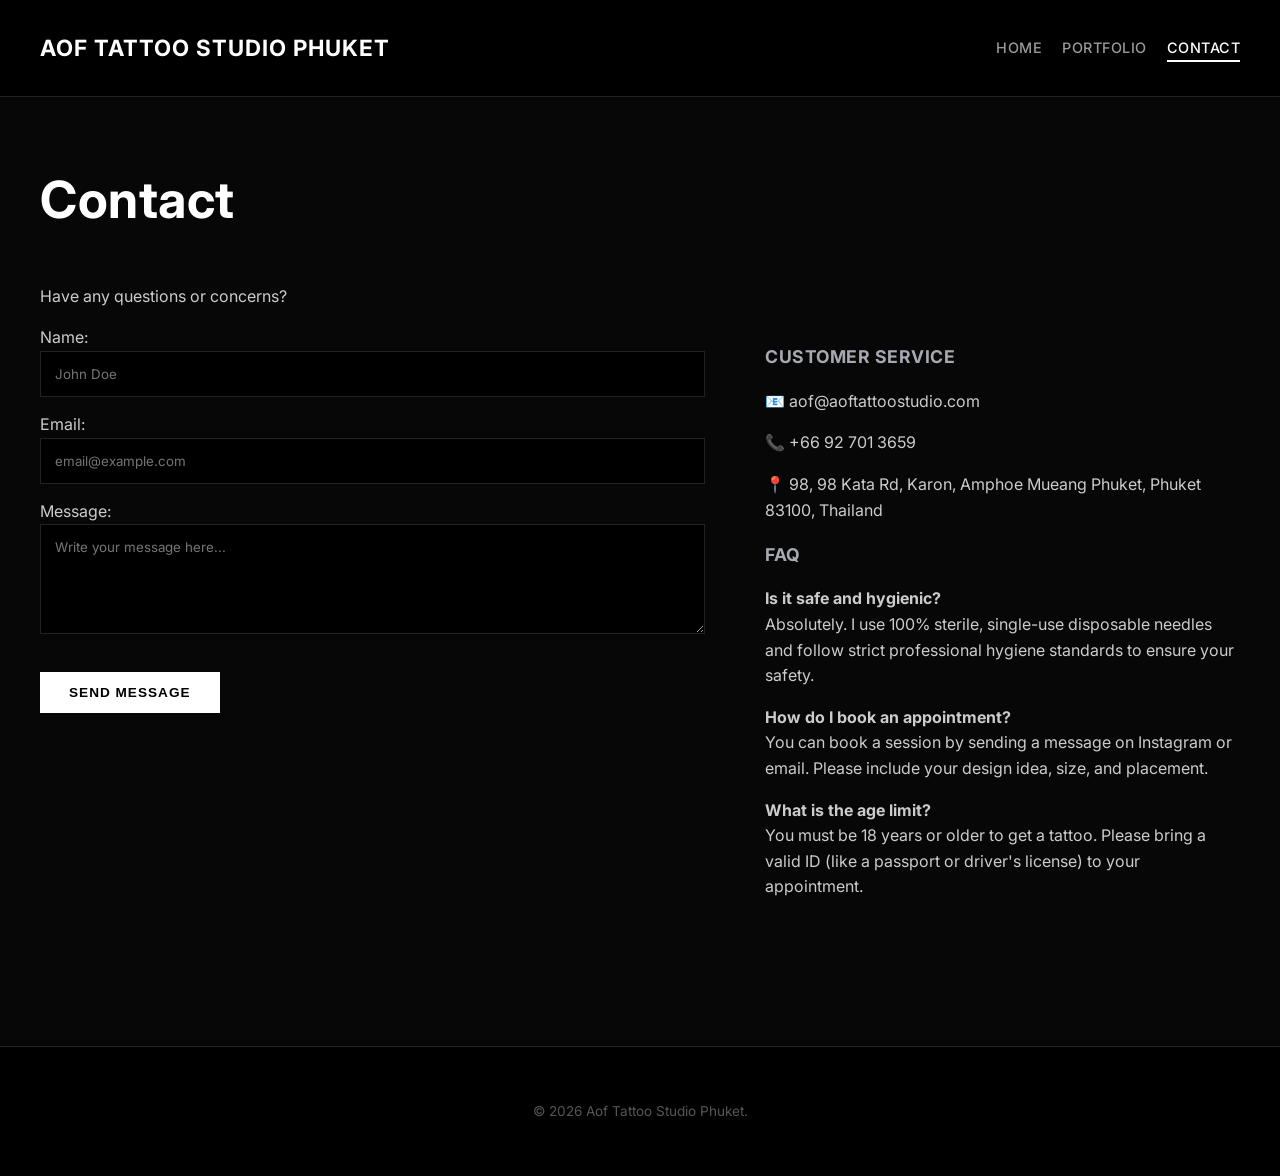
==== contact.html @ f65269a9 "initial commit" ====
<!DOCTYPE html>
<html lang="en">
<head>
    <meta charset="UTF-8">
    <meta name="viewport" content="width=device-width, initial-scale=1.0">
    <title>Contact - Aof Tattoo Studio Phuket</title>
    <link rel="stylesheet" href="style.css">
    <link href="https://fonts.googleapis.com/css2?family=Inter:wght@400;600;700&display=swap" rel="stylesheet">
</head>
<body>

    <header>
        <div class="nav-container">
            <a href="index.html" class="logo">Aof Tattoo Studio Phuket</a>
            <nav>
                <ul>
                    <li><a href="index.html">Home</a></li>
                    <li><a href="portfolio.html">Portfolio</a></li>
                    <li><a href="contact.html" class="active">Contact</a></li>
                </ul>
            </nav>
        </div>
    </header>

    <main>
        <section class="contact-section">
            <h1>Contact</h1>
            <p>Have any questions or concerns?</p>

            <div class="contact-container">
                <form action="#" method="post" class="contact-form">
                    <label for="name">Name:</label>
                    <input type="text" id="name" name="name" placeholder="John Doe" required>

                    <label for="email">Email:</label>
                    <input type="email" id="email" name="email" placeholder="email@example.com" required>

                    <label for="message">Message:</label>
                    <textarea id="message" name="message" rows="5" placeholder="Write your message here..." required></textarea>

                    <button type="submit" class="cta-button">Send Message</button>
                </form>

                <div class="contact-info">
                    <h3>Customer Service</h3>
                    <p>📧 aof@aoftattoostudio.com</p>
                    <p>📞 +66 92 701 3659</p>
                    <p>📍 98, 98 Kata Rd, Karon, Amphoe Mueang Phuket, Phuket 83100, Thailand</p>
                    
                    <h3>FAQ</h3>
                    <p><strong>Is it safe and hygienic?</strong><br>Absolutely. I use 100% sterile, single-use disposable needles and follow strict professional hygiene standards to ensure your safety.</p>
                    <p><strong>How do I book an appointment?</strong><br>You can book a session by sending a message on Instagram or email. Please include your design idea, size, and placement.</p>
                    <p><strong>What is the age limit?</strong><br>You must be 18 years or older to get a tattoo. Please bring a valid ID (like a passport or driver's license) to your appointment.</p>
                </div>
            </div>
        </section>
    </main>

    <footer>
        <div class="footer-content">
            <p>&copy; 2026 Aof Tattoo Studio Phuket.</p>
        </div>
    </footer>

</body>
</html>
---- style.css ----
:root {
    --primary-color: #000000;   /* Täysin musta, kuten logon tausta */
    --accent-color: #FFFFFF;    /* Puhtaan valkoinen korostuksiin ja painikkeisiin */
    --silver-color: #A6A9B0;    /* Logon tyylikäs metallinen hopea/teräs tekstille ja yksityiskohdille */
    --text-color: #CCCCCC;      /* Kirkkaanharmaa leipäteksti, joka erottuu mustalta taustalta */
    --bg-color: #070707;        /* Ultra-tumma taustaväri sivuille */
    --light-bg: #121212;        /* Subtle tummanharmaa korteille ja laatikoille tuomaan syvyyttä */
    --border-color: #222222;    /* Tyylikkäät, tummat reuna-viivat */
}

body {
    font-family: 'Inter', sans-serif;
    margin: 0;
    padding: 0;
    background-color: var(--bg-color);
    color: var(--text-color);
    line-height: 1.6;
}

h1, h2, h3 {
    color: #FFFFFF;
    font-weight: 700;
    letter-spacing: 0.5px;
}

h1 { font-size: 2rem; } 
h2 { 
    font-size: 1.5rem; 
    border-bottom: 1px solid var(--silver-color);
    padding-bottom: 5px;
    margin-top: 30px;
    color: #FFFFFF;
}

img {
    max-width: 100%;
    height: auto;
    border-radius: 4px; /* Hieman terävämmät kulmat sopivat logon tyyliin paremmin */
}

header {
    background-color: var(--primary-color);
    color: white;
    padding: 1.2rem 1rem;
    border-bottom: 1px solid var(--border-color);
}

.nav-container {
    display: flex;
    flex-wrap: wrap;
    justify-content: space-between;
    align-items: center;
    max-width: 1200px;
    margin: 0 auto;
}

.logo {
    font-size: 1.4rem;
    font-weight: bold;
    color: #FFFFFF;
    text-decoration: none;
    text-transform: uppercase;
    letter-spacing: 1px;
    transition: color 0.3s;
}

.logo:hover {
    color: var(--silver-color);
}

nav ul {
    list-style: none;
    padding: 0;
    display: flex;
    gap: 20px;
}

nav a {
    color: #999999;
    text-decoration: none;
    font-weight: 500;
    text-transform: uppercase;
    font-size: 0.9rem;
    letter-spacing: 0.5px;
    transition: color 0.3s, border-color 0.3s;
}

nav a:hover {
    color: #FFFFFF;
}

nav a.active {
    color: #FFFFFF;
    border-bottom: 2px solid #FFFFFF;
    padding-bottom: 4px;
}

/* --- MONOKROMAATTINEN PAINIKE --- */
.cta-button {
    display: inline-block;
    background-color: var(--accent-color);
    color: #000000; /* Musta teksti valkoisella pohjalla luo kovan kontrastin */
    padding: 12px 28px;
    text-decoration: none;
    font-weight: bold;
    text-transform: uppercase;
    font-size: 0.85rem;
    letter-spacing: 1px;
    border-radius: 0px; /* Täysin terävät kulmat antavat high-end-fiiliksen */
    border: 1px solid var(--accent-color);
    cursor: pointer;
    transition: all 0.3s ease;
    margin-top: 15px;
}

.cta-button:hover {
    background-color: transparent;
    color: #FFFFFF;
    border-color: #FFFFFF;
    transform: translateY(-2px);
}

main {
    padding: 20px;
    max-width: 1200px;
    margin: 0 auto;
}

section {
    margin-bottom: 50px;
}

.hero {
    display: flex;
    flex-direction: column; 
    gap: 30px;
    align-items: center;
    text-align: center;
    padding: 40px 0;
}

.hero-content h1 {
    font-size: 2.5rem;
    line-height: 1.2;
    margin-bottom: 15px;
}

.benefit-grid {
    display: grid;
    grid-template-columns: 1fr; 
    gap: 20px;
}

.card {
    background: var(--light-bg);
    padding: 25px;
    border-radius: 0px;
    box-shadow: 0 4px 20px rgba(0,0,0,0.5);
    border: 1px solid var(--border-color);
}

.card h3 {
    color: var(--silver-color);
    margin-top: 0;
    text-transform: uppercase;
    font-size: 1.1rem;
    letter-spacing: 0.5px;
}

/* --- PORTFOLIO / KUVA-GALLERIA --- */
.portfolio-intro {
    text-align: center;
    margin-bottom: 50px;
}

.image-grid {
    display: grid;
    grid-template-columns: repeat(auto-fit, minmax(280px, 1fr));
    gap: 15px;
    margin-top: 20px;
}

.image-grid img {
    width: 100%;
    height: 340px;
    object-fit: cover;
    border-radius: 0px;
    border: 1px solid var(--border-color);
    transition: all 0.4s ease;
    filter: grayscale(20%); /* Jättää kuviin hieman karkeutta, sopii tyyliin */
}

.image-grid img:hover {
    transform: scale(1.01);
    border-color: #FFFFFF;
    filter: grayscale(0%); /* Kuva herää täysiin väreihin kun sen päälle vie hiiren */
}

/* --- YHTEYSTIEDOT & LOMAKE --- */
.contact-container {
    display: flex;
    flex-direction: column;
    gap: 40px;
}

.contact-info h3 {
    color: var(--silver-color);
    text-transform: uppercase;
    font-size: 1.1rem;
}

input, textarea {
    width: 100%;
    padding: 14px;
    margin-bottom: 15px;
    background-color: #000000;
    color: #FFFFFF;
    border: 1px solid var(--border-color);
    border-radius: 0px;
    box-sizing: border-box; 
    font-family: inherit;
}

input:focus, textarea:focus {
    border-color: #FFFFFF;
    outline: none;
}

footer {
    background-color: var(--primary-color);
    color: #555555;
    text-align: center;
    padding: 40px;
    margin-top: 60px;
    border-top: 1px solid var(--border-color);
    font-size: 0.85rem;
}

footer .socials a {
    color: var(--silver-color);
    text-decoration: none;
    margin: 0 10px;
    transition: color 0.3s;
}

footer .socials a:hover {
    color: #FFFFFF;
}

/* --- RESPONSIVISUUS (Tabletit ja Tietokoneet) --- */
@media (min-width: 768px) {
    h1 { font-size: 3.2rem; }
    
    .hero {
        flex-direction: row; 
        text-align: left;
        gap: 60px;
    }
    
    .hero-content { flex: 1.2; }
    .hero-image { flex: 0.8; }

    .benefit-grid {
        grid-template-columns: repeat(3, 1fr); 
    }

    .contact-container {
        flex-direction: row;
        gap: 60px;
    }
    
    .contact-form { flex: 1.4; }
    .contact-info { flex: 1; }
}
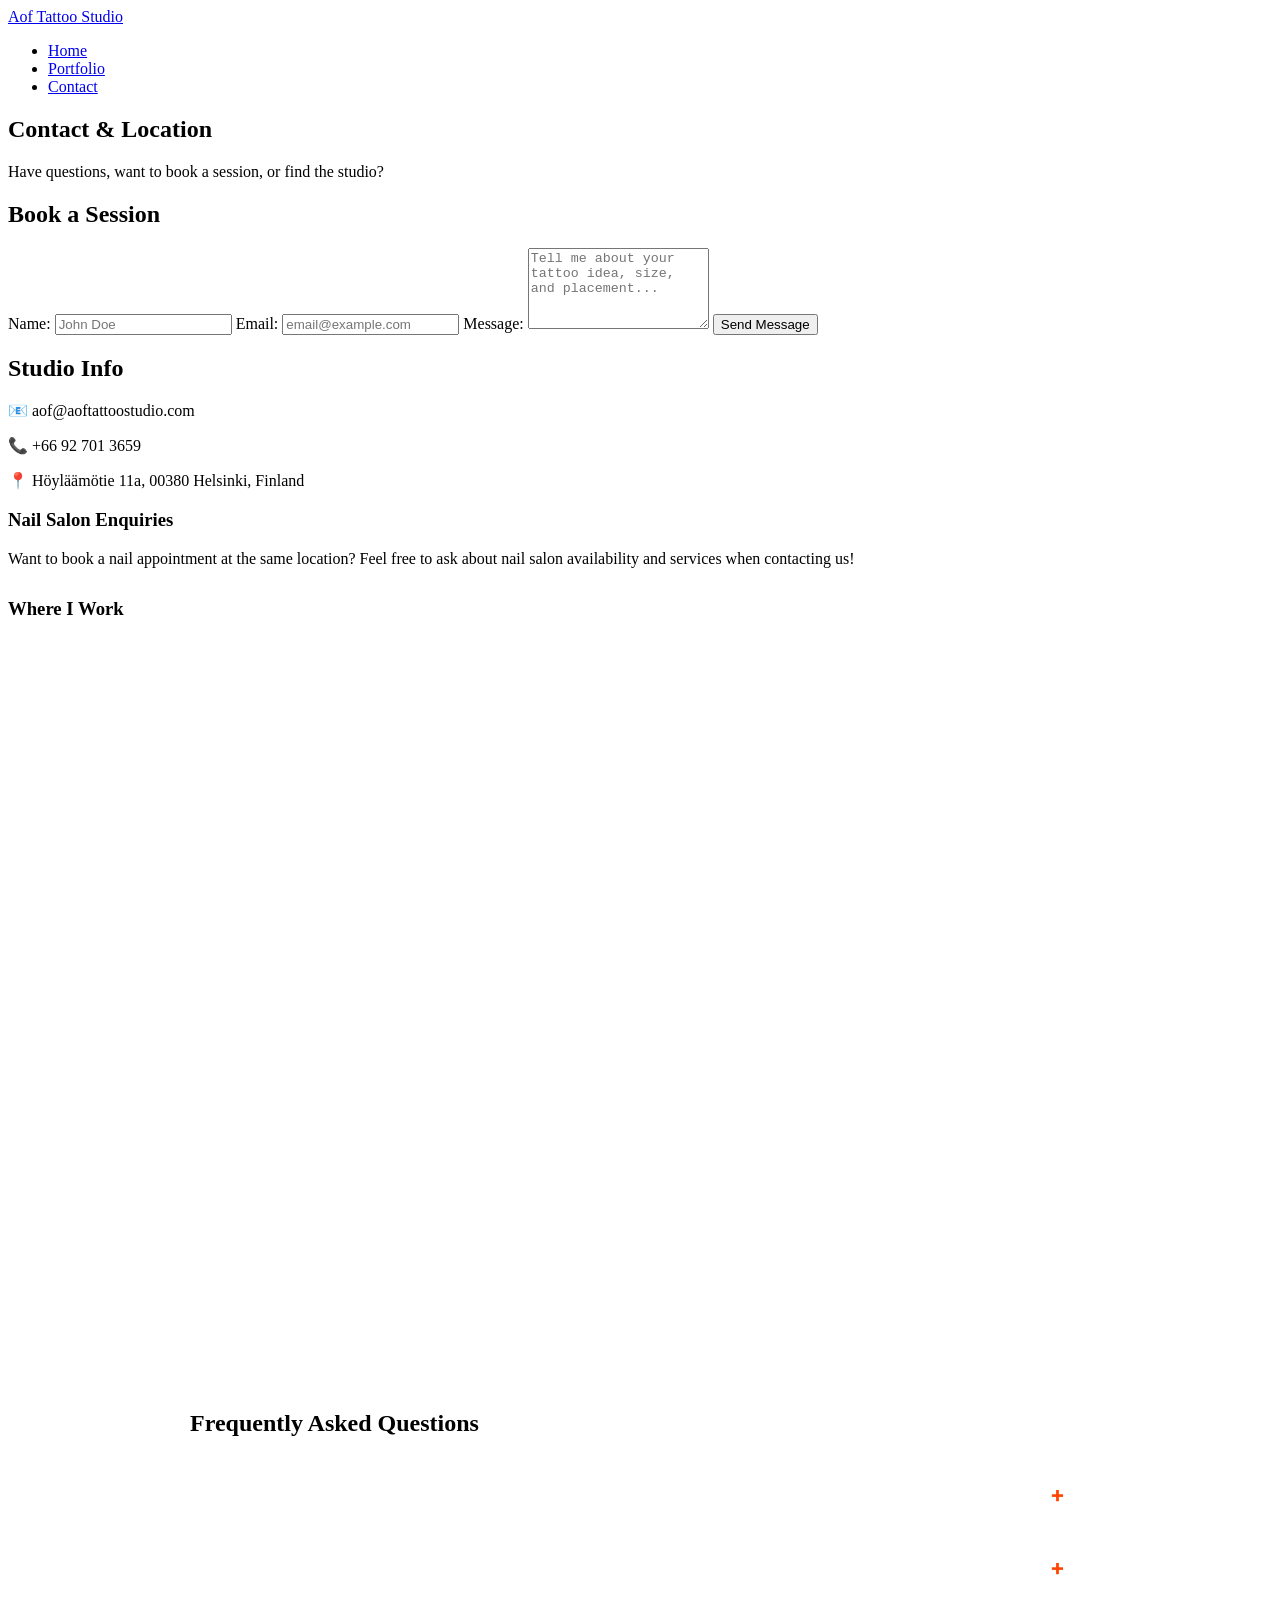
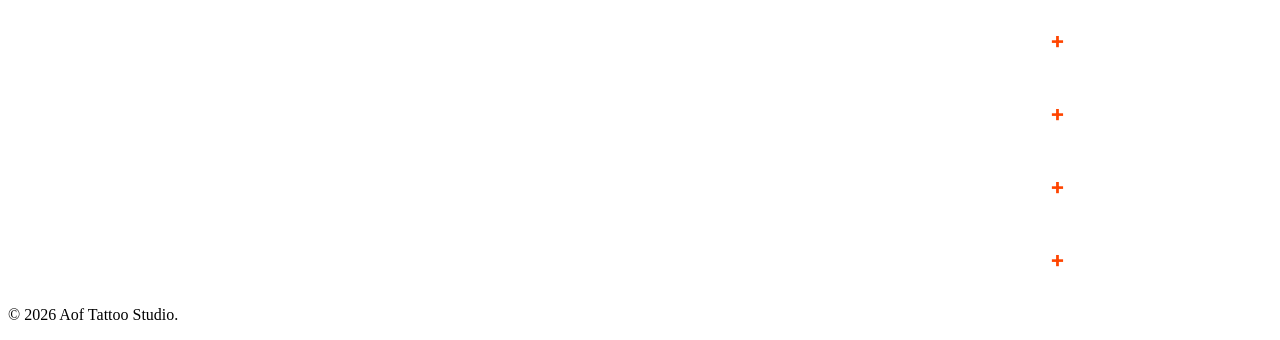
==== commit fb97af8a: "Phuket address fix" ====
--- a/contact.html
+++ b/contact.html
@@ -3,15 +3,15 @@
 <head>
     <meta charset="UTF-8">
     <meta name="viewport" content="width=device-width, initial-scale=1.0">
-    <title>Contact - Aof Tattoo Studio Phuket</title>
+    <title>Contact & Location - Aof Tattoo Studio</title>
     <link rel="stylesheet" href="style.css">
-    <link href="https://fonts.googleapis.com/css2?family=Inter:wght@400;600;700&display=swap" rel="stylesheet">
+    <link href="https://fonts.googleapis.com/css2?family=Cinzel:wght@700&family=Inter:wght@400;600;700&display=swap" rel="stylesheet">
 </head>
 <body>
 
     <header>
         <div class="nav-container">
-            <a href="index.html" class="logo">Aof Tattoo Studio Phuket</a>
+            <a href="index.html" class="logo">Aof Tattoo Studio</a>
             <nav>
                 <ul>
                     <li><a href="index.html">Home</a></li>
@@ -24,11 +24,12 @@
 
     <main>
         <section class="contact-section">
-            <h1>Contact</h1>
-            <p>Have any questions or concerns?</p>
+            <h1>Contact & Location</h1>
+            <p>Have questions, want to book a session, or find the studio?</p>
 
             <div class="contact-container">
                 <form action="#" method="post" class="contact-form">
+                    <h2>Book a Session</h2>
                     <label for="name">Name:</label>
                     <input type="text" id="name" name="name" placeholder="John Doe" required>
 
@@ -36,29 +37,90 @@
                     <input type="email" id="email" name="email" placeholder="email@example.com" required>
 
                     <label for="message">Message:</label>
-                    <textarea id="message" name="message" rows="5" placeholder="Write your message here..." required></textarea>
+                    <textarea id="message" name="message" rows="5" placeholder="Tell me about your tattoo idea, size, and placement..." required></textarea>
 
                     <button type="submit" class="cta-button">Send Message</button>
                 </form>
 
                 <div class="contact-info">
-                    <h3>Customer Service</h3>
+                    <h2>Studio Info</h2>
                     <p>📧 aof@aoftattoostudio.com</p>
                     <p>📞 +66 92 701 3659</p>
-                    <p>📍 98, 98 Kata Rd, Karon, Amphoe Mueang Phuket, Phuket 83100, Thailand</p>
+                    <p>📍 Höyläämötie 11a, 00380 Helsinki, Finland</p>
                     
-                    <h3>FAQ</h3>
-                    <p><strong>Is it safe and hygienic?</strong><br>Absolutely. I use 100% sterile, single-use disposable needles and follow strict professional hygiene standards to ensure your safety.</p>
-                    <p><strong>How do I book an appointment?</strong><br>You can book a session by sending a message on Instagram or email. Please include your design idea, size, and placement.</p>
-                    <p><strong>What is the age limit?</strong><br>You must be 18 years or older to get a tattoo. Please bring a valid ID (like a passport or driver's license) to your appointment.</p>
+                    <h3>Nail Salon Enquiries</h3>
+                    <p>Want to book a nail appointment at the same location? Feel free to ask about nail salon availability and services when contacting us!</p>
+
+                    <div class="map-section">
+                        <h3>Where I Work</h3>
+                        <div class="map-responsive">
+                            <iframe 
+                                src="https://www.google.com/maps/embed?pb=!1m18!1m12!1m3!1m2!1s0x469205d7d5077d7d%3A0xdbd3366455ac6cad!2sH%C3%B6yl%C3%A4%C3%A4m%C3%B6tie%2011%2C%2000380%20Helsinki!5m2!1sfi!2sfi" 
+                                width="600" 
+                                height="300" 
+                                style="border:0;" 
+                                allowfullscreen="" 
+                                loading="lazy" 
+                                referrerpolicy="no-referrer-when-downgrade">
+                            </iframe>
+                        </div>
+                    </div>
                 </div>
+            </div>
+        </section>
+
+        <section class="faq-accordion-section">
+            <h2>Frequently Asked Questions</h2>
+            
+            <div class="accordion-container">
+                <details class="accordion-item">
+                    <summary class="accordion-header">How much does a tattoo cost? <span class="icon">+</span></summary>
+                    <div class="accordion-content">
+                        <p>The price depends on the size, detail, and technique (bamboo or machine). Contact me with your design idea for a personal price estimate.</p>
+                    </div>
+                </details>
+
+                <details class="accordion-item">
+                    <summary class="accordion-header">Do you help with the design/sketch? <span class="icon">+</span></summary>
+                    <div class="accordion-content">
+                        <p>Yes, absolutely! Every tattoo is custom-made. We will work together on the design and adjustments to make sure it is exactly what you want.</p>
+                    </div>
+                </details>
+
+                <details class="accordion-item">
+                    <summary class="accordion-header">Does getting a tattoo hurt? <span class="icon">+</span></summary>
+                    <div class="accordion-content">
+                        <p>Pain is personal and depends on the body placement. Generally, traditional bamboo tattoos hurt less and heal significantly faster than machine tattoos.</p>
+                    </div>
+                </details>
+
+                <details class="accordion-item">
+                    <summary class="accordion-header">How should I prepare for my session? <span class="icon">+</span></summary>
+                    <div class="accordion-content">
+                        <p>Get a good night's sleep, eat a proper meal before coming, and stay hydrated. Do not drink alcohol 24 hours before your appointment.</p>
+                    </div>
+                </details>
+
+                <details class="accordion-item">
+                    <summary class="accordion-header">How do I take care of my new tattoo? <span class="icon">+</span></summary>
+                    <div class="accordion-content">
+                        <p>Keep the tattoo clean, avoid swimming, saunas, and direct sunlight for the first 2 weeks. Apply the aftercare cream provided or recommended by the studio.</p>
+                    </div>
+                </details>
+
+                <details class="accordion-item">
+                    <summary class="accordion-header">Is it safe and hygienic? <span class="icon">+</span></summary>
+                    <div class="accordion-content">
+                        <p>Your safety is my highest priority. I use 100% sterile, single-use disposable needles and follow strict European and professional hygiene standards.</p>
+                    </div>
+                </details>
             </div>
         </section>
     </main>
 
     <footer>
         <div class="footer-content">
-            <p>&copy; 2026 Aof Tattoo Studio Phuket.</p>
+            <p>© 2026 Aof Tattoo Studio.</p>
         </div>
     </footer>
 
--- a/style.css
+++ b/style.css
@@ -1,274 +1,85 @@
-:root {
-    --primary-color: #000000;   /* Täysin musta, kuten logon tausta */
-    --accent-color: #FFFFFF;    /* Puhtaan valkoinen korostuksiin ja painikkeisiin */
-    --silver-color: #A6A9B0;    /* Logon tyylikäs metallinen hopea/teräs tekstille ja yksityiskohdille */
-    --text-color: #CCCCCC;      /* Kirkkaanharmaa leipäteksti, joka erottuu mustalta taustalta */
-    --bg-color: #070707;        /* Ultra-tumma taustaväri sivuille */
-    --light-bg: #121212;        /* Subtle tummanharmaa korteille ja laatikoille tuomaan syvyyttä */
-    --border-color: #222222;    /* Tyylikkäät, tummat reuna-viivat */
+.map-section {
+    margin-top: 30px;
 }
 
-body {
-    font-family: 'Inter', sans-serif;
-    margin: 0;
-    padding: 0;
-    background-color: var(--bg-color);
-    color: var(--text-color);
-    line-height: 1.6;
+.map-responsive {
+    overflow: hidden;
+    padding-bottom: 56.25%;
+    position: relative;
+    height: 0;
+    border: 1px solid var(--border-color);
 }
 
-h1, h2, h3 {
-    color: #FFFFFF;
-    font-weight: 700;
-    letter-spacing: 0.5px;
+.map-responsive iframe {
+    left: 0;
+    top: 0;
+    height: 100%;
+    width: 100%;
+    position: absolute;
 }
 
-h1 { font-size: 2rem; } 
-h2 { 
-    font-size: 1.5rem; 
-    border-bottom: 1px solid var(--silver-color);
-    padding-bottom: 5px;
-    margin-top: 30px;
+.faq-accordion-section {
+    max-width: 900px;
+    margin: 60px auto 0 auto;
+}
+
+.accordion-container {
+    display: flex;
+    flex-direction: column;
+    gap: 10px;
+    margin-top: 25px;
+}
+
+.accordion-item {
+    background-color: var(--light-bg);
+    border: 1px solid var(--border-color);
+    transition: all 0.3s ease;
+}
+
+.accordion-item summary::-webkit-details-marker {
+    display: none;
+}
+.accordion-item summary {
+    list-style: none;
+}
+
+.accordion-header {
+    padding: 18px 25px;
+    font-family: 'Inter', sans-serif;
+    font-weight: 600;
+    font-size: 1rem;
+    color: #FFFFFF;
+    cursor: pointer;
+    display: flex;
+    justify-content: space-between;
+    align-items: center;
+    user-select: none;
+}
+
+.accordion-header:hover {
+    background-color: #1a1a1a;
+}
+
+.accordion-header .icon {
+    color: #FF4500; 
+    font-size: 1.4rem;
+    font-weight: bold;
+    transition: transform 0.3s ease;
+}
+
+.accordion-item[open] .accordion-header .icon {
+    transform: rotate(45deg);
     color: #FFFFFF;
 }
 
-img {
-    max-width: 100%;
-    height: auto;
-    border-radius: 4px; /* Hieman terävämmät kulmat sopivat logon tyyliin paremmin */
+.accordion-content {
+    padding: 0 25px 20px 25px;
+    border-top: 1px solid #222222;
+    background-color: #0d0d0d;
+    color: #BBBBBB;
+    font-size: 0.95rem;
 }
 
-header {
-    background-color: var(--primary-color);
-    color: white;
-    padding: 1.2rem 1rem;
-    border-bottom: 1px solid var(--border-color);
-}
-
-.nav-container {
-    display: flex;
-    flex-wrap: wrap;
-    justify-content: space-between;
-    align-items: center;
-    max-width: 1200px;
-    margin: 0 auto;
-}
-
-.logo {
-    font-size: 1.4rem;
-    font-weight: bold;
-    color: #FFFFFF;
-    text-decoration: none;
-    text-transform: uppercase;
-    letter-spacing: 1px;
-    transition: color 0.3s;
-}
-
-.logo:hover {
-    color: var(--silver-color);
-}
-
-nav ul {
-    list-style: none;
-    padding: 0;
-    display: flex;
-    gap: 20px;
-}
-
-nav a {
-    color: #999999;
-    text-decoration: none;
-    font-weight: 500;
-    text-transform: uppercase;
-    font-size: 0.9rem;
-    letter-spacing: 0.5px;
-    transition: color 0.3s, border-color 0.3s;
-}
-
-nav a:hover {
-    color: #FFFFFF;
-}
-
-nav a.active {
-    color: #FFFFFF;
-    border-bottom: 2px solid #FFFFFF;
-    padding-bottom: 4px;
-}
-
-/* --- MONOKROMAATTINEN PAINIKE --- */
-.cta-button {
-    display: inline-block;
-    background-color: var(--accent-color);
-    color: #000000; /* Musta teksti valkoisella pohjalla luo kovan kontrastin */
-    padding: 12px 28px;
-    text-decoration: none;
-    font-weight: bold;
-    text-transform: uppercase;
-    font-size: 0.85rem;
-    letter-spacing: 1px;
-    border-radius: 0px; /* Täysin terävät kulmat antavat high-end-fiiliksen */
-    border: 1px solid var(--accent-color);
-    cursor: pointer;
-    transition: all 0.3s ease;
-    margin-top: 15px;
-}
-
-.cta-button:hover {
-    background-color: transparent;
-    color: #FFFFFF;
-    border-color: #FFFFFF;
-    transform: translateY(-2px);
-}
-
-main {
-    padding: 20px;
-    max-width: 1200px;
-    margin: 0 auto;
-}
-
-section {
-    margin-bottom: 50px;
-}
-
-.hero {
-    display: flex;
-    flex-direction: column; 
-    gap: 30px;
-    align-items: center;
-    text-align: center;
-    padding: 40px 0;
-}
-
-.hero-content h1 {
-    font-size: 2.5rem;
-    line-height: 1.2;
-    margin-bottom: 15px;
-}
-
-.benefit-grid {
-    display: grid;
-    grid-template-columns: 1fr; 
-    gap: 20px;
-}
-
-.card {
-    background: var(--light-bg);
-    padding: 25px;
-    border-radius: 0px;
-    box-shadow: 0 4px 20px rgba(0,0,0,0.5);
-    border: 1px solid var(--border-color);
-}
-
-.card h3 {
-    color: var(--silver-color);
-    margin-top: 0;
-    text-transform: uppercase;
-    font-size: 1.1rem;
-    letter-spacing: 0.5px;
-}
-
-/* --- PORTFOLIO / KUVA-GALLERIA --- */
-.portfolio-intro {
-    text-align: center;
-    margin-bottom: 50px;
-}
-
-.image-grid {
-    display: grid;
-    grid-template-columns: repeat(auto-fit, minmax(280px, 1fr));
-    gap: 15px;
-    margin-top: 20px;
-}
-
-.image-grid img {
-    width: 100%;
-    height: 340px;
-    object-fit: cover;
-    border-radius: 0px;
-    border: 1px solid var(--border-color);
-    transition: all 0.4s ease;
-    filter: grayscale(20%); /* Jättää kuviin hieman karkeutta, sopii tyyliin */
-}
-
-.image-grid img:hover {
-    transform: scale(1.01);
-    border-color: #FFFFFF;
-    filter: grayscale(0%); /* Kuva herää täysiin väreihin kun sen päälle vie hiiren */
-}
-
-/* --- YHTEYSTIEDOT & LOMAKE --- */
-.contact-container {
-    display: flex;
-    flex-direction: column;
-    gap: 40px;
-}
-
-.contact-info h3 {
-    color: var(--silver-color);
-    text-transform: uppercase;
-    font-size: 1.1rem;
-}
-
-input, textarea {
-    width: 100%;
-    padding: 14px;
-    margin-bottom: 15px;
-    background-color: #000000;
-    color: #FFFFFF;
-    border: 1px solid var(--border-color);
-    border-radius: 0px;
-    box-sizing: border-box; 
-    font-family: inherit;
-}
-
-input:focus, textarea:focus {
-    border-color: #FFFFFF;
-    outline: none;
-}
-
-footer {
-    background-color: var(--primary-color);
-    color: #555555;
-    text-align: center;
-    padding: 40px;
-    margin-top: 60px;
-    border-top: 1px solid var(--border-color);
-    font-size: 0.85rem;
-}
-
-footer .socials a {
-    color: var(--silver-color);
-    text-decoration: none;
-    margin: 0 10px;
-    transition: color 0.3s;
-}
-
-footer .socials a:hover {
-    color: #FFFFFF;
-}
-
-/* --- RESPONSIVISUUS (Tabletit ja Tietokoneet) --- */
-@media (min-width: 768px) {
-    h1 { font-size: 3.2rem; }
-    
-    .hero {
-        flex-direction: row; 
-        text-align: left;
-        gap: 60px;
-    }
-    
-    .hero-content { flex: 1.2; }
-    .hero-image { flex: 0.8; }
-
-    .benefit-grid {
-        grid-template-columns: repeat(3, 1fr); 
-    }
-
-    .contact-container {
-        flex-direction: row;
-        gap: 60px;
-    }
-    
-    .contact-form { flex: 1.4; }
-    .contact-info { flex: 1; }
+.accordion-content p {
+    margin: 15px 0 0 0;
 }
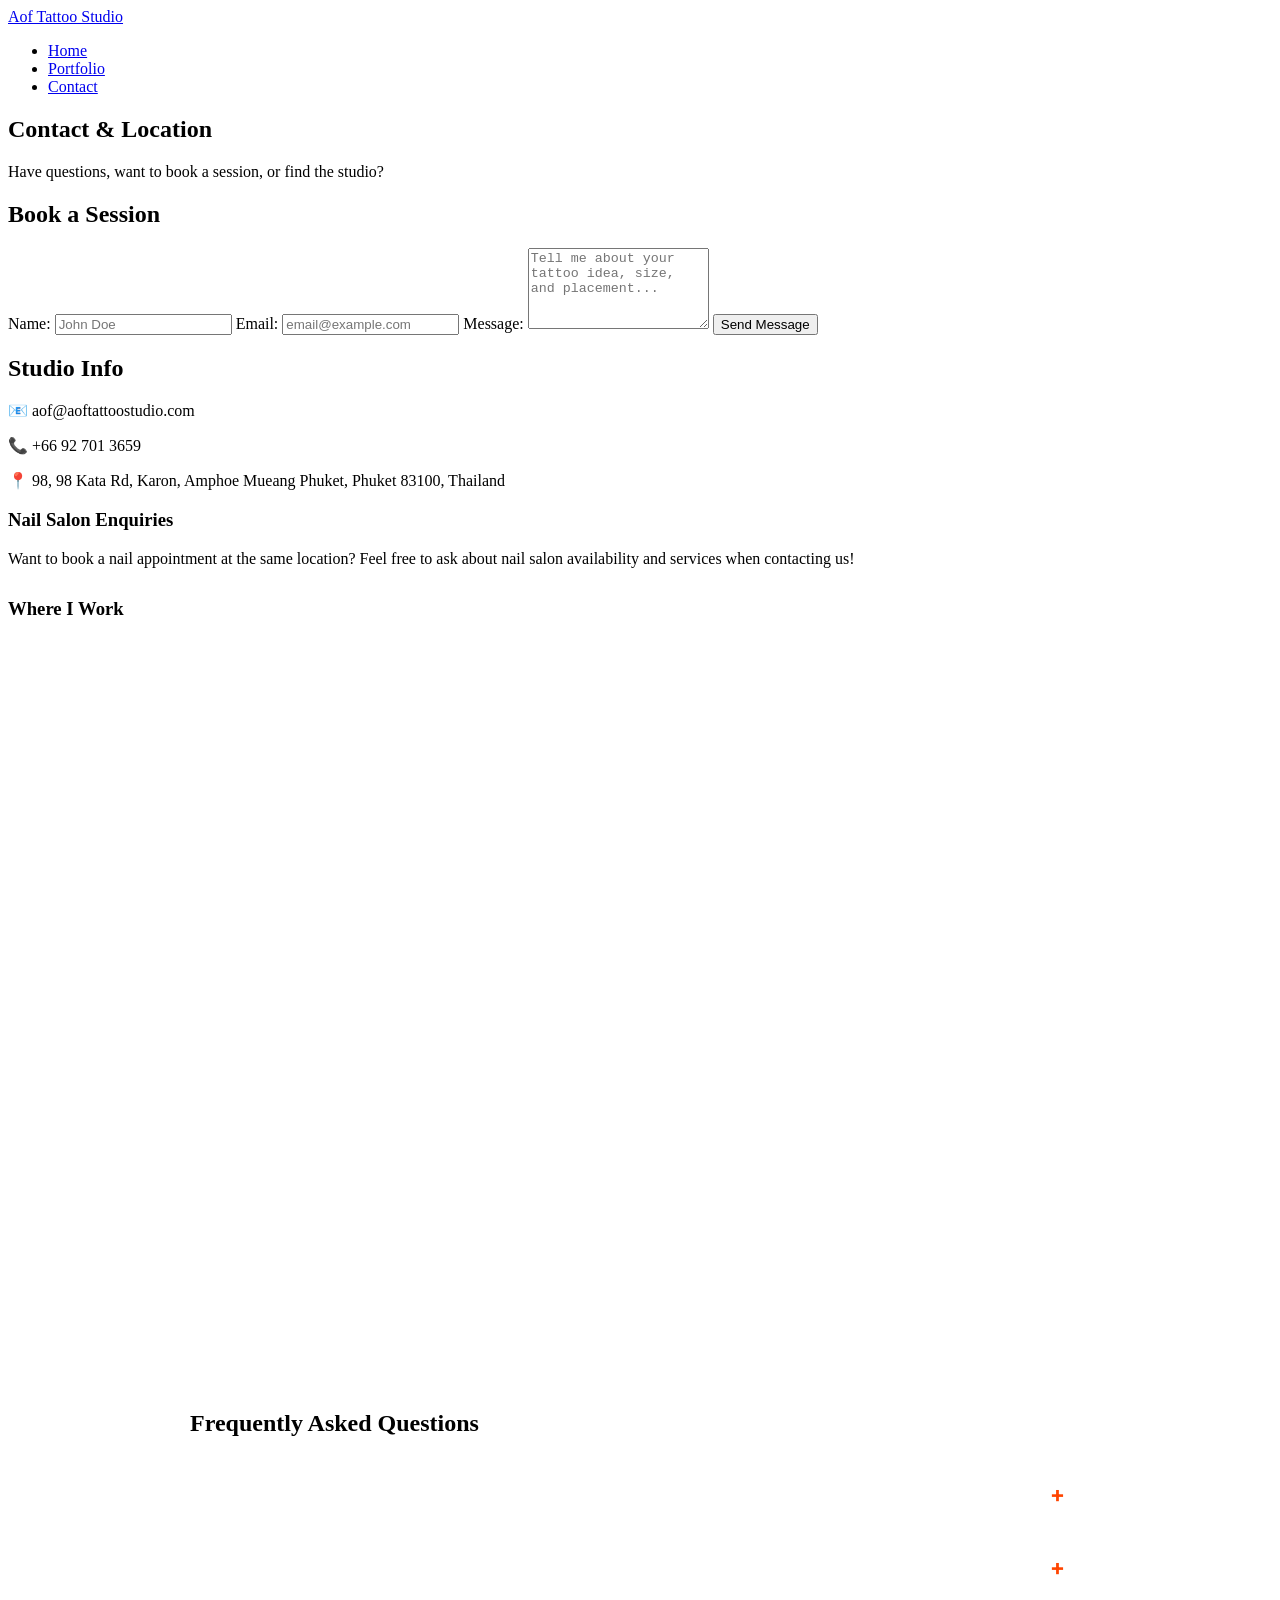
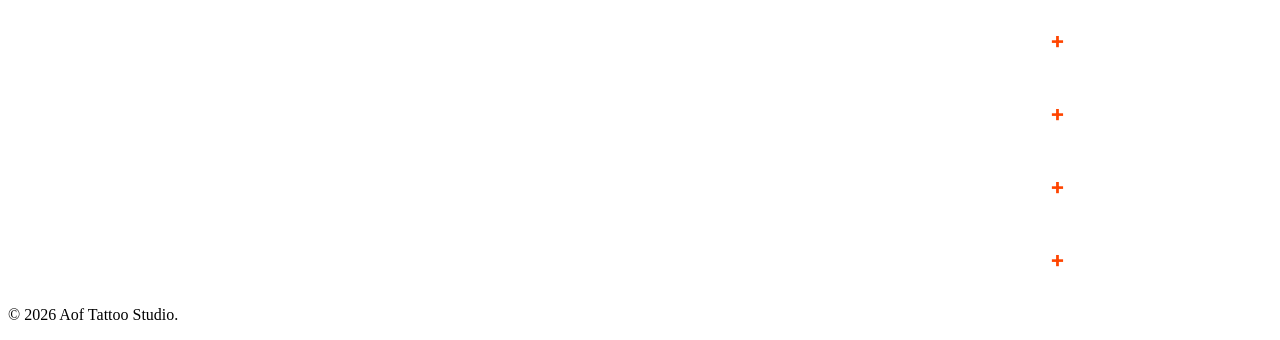
==== commit 802ccf8b: "Fix" ====
--- a/contact.html
+++ b/contact.html
@@ -46,7 +46,7 @@
                     <h2>Studio Info</h2>
                     <p>📧 aof@aoftattoostudio.com</p>
                     <p>📞 +66 92 701 3659</p>
-                    <p>📍 Höyläämötie 11a, 00380 Helsinki, Finland</p>
+                    <p>📍 98, 98 Kata Rd, Karon, Amphoe Mueang Phuket, Phuket 83100, Thailand</p>
                     
                     <h3>Nail Salon Enquiries</h3>
                     <p>Want to book a nail appointment at the same location? Feel free to ask about nail salon availability and services when contacting us!</p>
@@ -55,7 +55,7 @@
                         <h3>Where I Work</h3>
                         <div class="map-responsive">
                             <iframe 
-                                src="https://www.google.com/maps/embed?pb=!1m18!1m12!1m3!1m2!1s0x469205d7d5077d7d%3A0xdbd3366455ac6cad!2sH%C3%B6yl%C3%A4%C3%A4m%C3%B6tie%2011%2C%2000380%20Helsinki!5m2!1sfi!2sfi" 
+                                src="https://www.google.com/maps/embed?pb=!1m18!1m12!1m3!1d3953.4682051280387!2d98.29828457613589!3d7.814389906649561!2m3!1f0!2f0!3f0!3m2!1i1024!2i768!4f13.1!3m3!1m2!1s0x3050256e2978f143%3A0x6b9d6a3628ee3e5b!2sKata%20Rd%2C%20Karon%2C%20Phuket!5e0!3m2!1sen!2sfi!4v1718115000000!5m2!1sen!2sfi" 
                                 width="600" 
                                 height="300" 
                                 style="border:0;" 
@@ -111,7 +111,7 @@
                 <details class="accordion-item">
                     <summary class="accordion-header">Is it safe and hygienic? <span class="icon">+</span></summary>
                     <div class="accordion-content">
-                        <p>Your safety is my highest priority. I use 100% sterile, single-use disposable needles and follow strict European and professional hygiene standards.</p>
+                        <p>Your safety is my highest priority. I use 100% sterile, single-use disposable needles and follow strict professional hygiene standards.</p>
                     </div>
                 </details>
             </div>
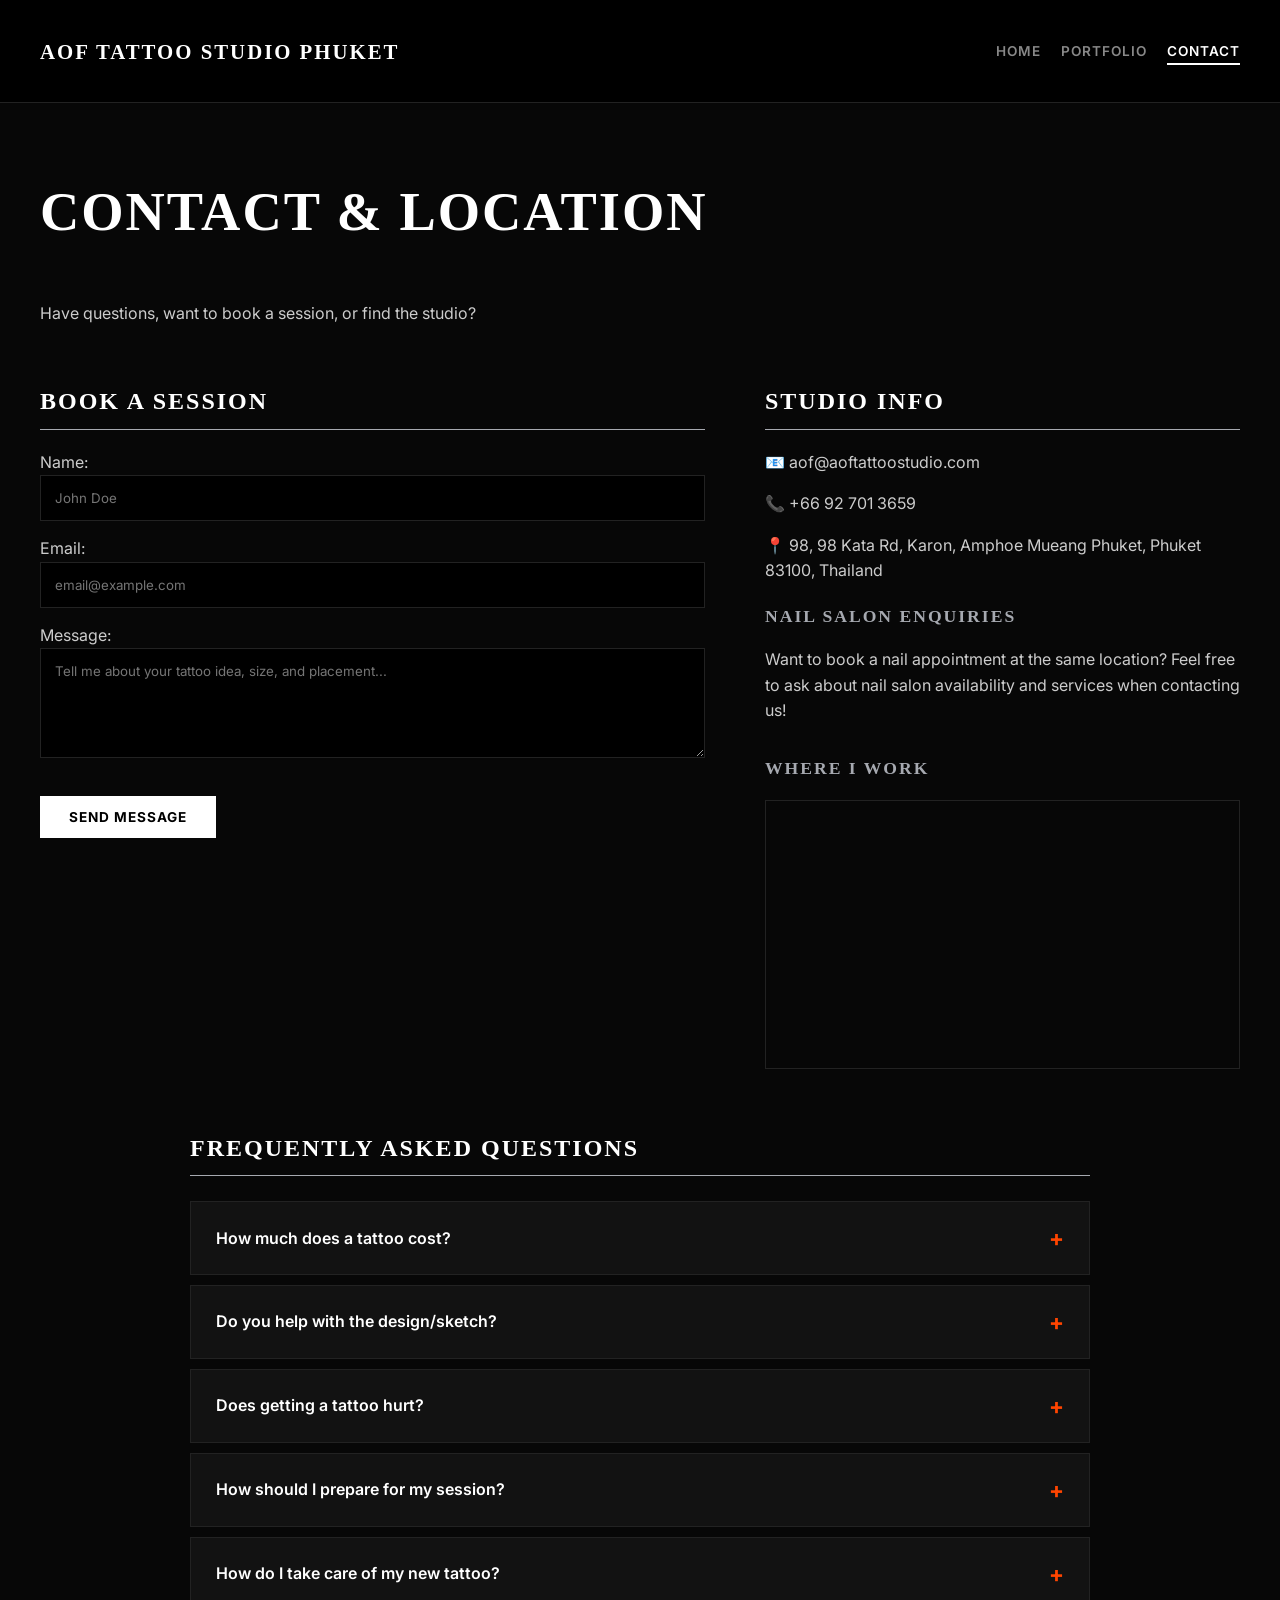
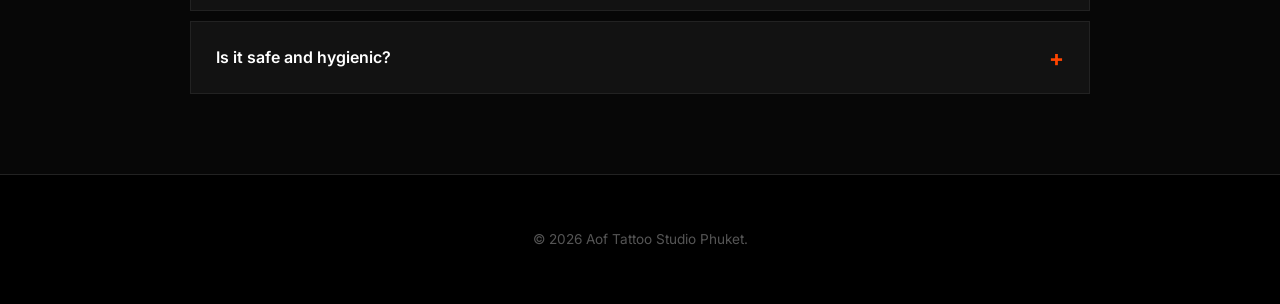
==== commit 512e0062: "Changes" ====
--- a/contact.html
+++ b/contact.html
@@ -3,7 +3,7 @@
 <head>
     <meta charset="UTF-8">
     <meta name="viewport" content="width=device-width, initial-scale=1.0">
-    <title>Contact & Location - Aof Tattoo Studio</title>
+    <title>Contact & Location - Aof Tattoo Studio Phuket</title>
     <link rel="stylesheet" href="style.css">
     <link href="https://fonts.googleapis.com/css2?family=Cinzel:wght@700&family=Inter:wght@400;600;700&display=swap" rel="stylesheet">
 </head>
@@ -11,7 +11,7 @@
 
     <header>
         <div class="nav-container">
-            <a href="index.html" class="logo">Aof Tattoo Studio</a>
+            <a href="index.html" class="logo">Aof Tattoo Studio Phuket</a>
             <nav>
                 <ul>
                     <li><a href="index.html">Home</a></li>
@@ -55,7 +55,7 @@
                         <h3>Where I Work</h3>
                         <div class="map-responsive">
                             <iframe 
-                                src="https://www.google.com/maps/embed?pb=!1m18!1m12!1m3!1d3953.4682051280387!2d98.29828457613589!3d7.814389906649561!2m3!1f0!2f0!3f0!3m2!1i1024!2i768!4f13.1!3m3!1m2!1s0x3050256e2978f143%3A0x6b9d6a3628ee3e5b!2sKata%20Rd%2C%20Karon%2C%20Phuket!5e0!3m2!1sen!2sfi!4v1718115000000!5m2!1sen!2sfi" 
+                                src="https://www.google.com/maps/embed?pb=!1m18!1m12!1m3!1d3953.1670986799273!2d98.3005886!3d7.8038575!2m3!1f0!2f0!3f0!3m2!1i1024!2i768!4f13.1!3m3!1m2!1s0x3050262174f76263%3A0xcb32943171804f86!2sAof%20Tattoo%20Studio%20Phuket!5e0!3m2!1sfi!2sfi!4v1717940000000!5m2!1sfi!2sfi" 
                                 width="600" 
                                 height="300" 
                                 style="border:0;" 
@@ -120,7 +120,7 @@
 
     <footer>
         <div class="footer-content">
-            <p>© 2026 Aof Tattoo Studio.</p>
+            <p>&copy; 2026 Aof Tattoo Studio Phuket.</p>
         </div>
     </footer>
 
--- a/style.css
+++ b/style.css
@@ -1,3 +1,246 @@
+:root {
+    --primary-color: #000000;
+    --accent-color: #FFFFFF;
+    --silver-color: #A6A9B0;
+    --text-color: #CCCCCC;
+    --bg-color: #070707;
+    --light-bg: #121212;
+    --border-color: #222222;
+}
+
+body {
+    font-family: 'Inter', sans-serif;
+    margin: 0;
+    padding: 0;
+    background-color: var(--bg-color);
+    color: var(--text-color);
+    line-height: 1.6;
+}
+
+h1, h2, h3, .logo {
+    font-family: 'Cinzel', serif;
+    text-transform: uppercase;
+    letter-spacing: 2px;
+}
+
+h1 {
+    font-size: 2.2rem;
+    color: #FFFFFF;
+}
+
+h2 {
+    font-size: 1.5rem;
+    border-bottom: 1px solid var(--silver-color);
+    padding-bottom: 8px;
+    margin-top: 40px;
+    color: #FFFFFF;
+}
+
+h3 {
+    color: var(--silver-color);
+    font-size: 1.1rem;
+}
+
+img {
+    max-width: 100%;
+    height: auto;
+    border-radius: 0px;
+}
+
+header {
+    background-color: var(--primary-color);
+    color: white;
+    padding: 1.4rem 1rem;
+    border-bottom: 1px solid var(--border-color);
+}
+
+.nav-container {
+    display: flex;
+    flex-wrap: wrap;
+    justify-content: space-between;
+    align-items: center;
+    max-width: 1200px;
+    margin: 0 auto;
+}
+
+.logo {
+    font-size: 1.3rem;
+    font-weight: bold;
+    color: #FFFFFF;
+    text-decoration: none;
+    transition: color 0.3s;
+}
+
+.logo:hover {
+    color: var(--silver-color);
+}
+
+nav ul {
+    list-style: none;
+    padding: 0;
+    display: flex;
+    gap: 20px;
+}
+
+nav a {
+    color: #888888;
+    text-decoration: none;
+    font-weight: 600;
+    text-transform: uppercase;
+    font-size: 0.85rem;
+    letter-spacing: 1px;
+    transition: color 0.3s, border-color 0.3s;
+}
+
+nav a:hover {
+    color: #FFFFFF;
+}
+
+nav a.active {
+    color: #FFFFFF;
+    border-bottom: 2px solid #FFFFFF;
+    padding-bottom: 4px;
+}
+
+.cta-button {
+    display: inline-block;
+    background-color: var(--accent-color);
+    color: #000000;
+    padding: 12px 28px;
+    text-decoration: none;
+    font-family: 'Inter', sans-serif;
+    font-weight: 700;
+    text-transform: uppercase;
+    font-size: 0.85rem;
+    letter-spacing: 1px;
+    border-radius: 0px;
+    border: 1px solid var(--accent-color);
+    cursor: pointer;
+    transition: all 0.3s ease;
+    margin-top: 15px;
+}
+
+.cta-button:hover {
+    background-color: transparent;
+    color: #FFFFFF;
+    border-color: #FFFFFF;
+    transform: translateY(-2px);
+}
+
+main {
+    padding: 20px;
+    max-width: 1200px;
+    margin: 0 auto;
+}
+
+section {
+    margin-bottom: 50px;
+}
+
+.hero {
+    display: flex;
+    flex-direction: column;
+    gap: 30px;
+    align-items: center;
+    text-align: center;
+    padding: 40px 0;
+}
+
+.hero-content h1 {
+    font-size: 2.6rem;
+    line-height: 1.2;
+    margin-bottom: 15px;
+}
+
+.benefit-grid {
+    display: grid;
+    grid-template-columns: 1fr;
+    gap: 20px;
+}
+
+.card {
+    background: var(--light-bg);
+    padding: 25px;
+    border-radius: 0px;
+    box-shadow: 0 4px 20px rgba(0,0,0,0.5);
+    border: 1px solid var(--border-color);
+}
+
+.card h3 {
+    margin-top: 0;
+}
+
+.portfolio-intro {
+    text-align: center;
+    margin-bottom: 50px;
+}
+
+.image-grid {
+    display: grid;
+    grid-template-columns: repeat(auto-fit, minmax(280px, 1fr));
+    gap: 15px;
+    margin-top: 20px;
+}
+
+.image-grid img {
+    width: 100%;
+    height: 340px;
+    object-fit: cover;
+    border: 1px solid var(--border-color);
+    transition: all 0.4s ease;
+    filter: grayscale(25%);
+}
+
+.image-grid img:hover {
+    transform: scale(1.01);
+    border-color: #FFFFFF;
+    filter: grayscale(0%);
+}
+
+.contact-container {
+    display: flex;
+    flex-direction: column;
+    gap: 40px;
+}
+
+input, textarea {
+    width: 100%;
+    padding: 14px;
+    margin-bottom: 15px;
+    background-color: #000000;
+    color: #FFFFFF;
+    border: 1px solid var(--border-color);
+    border-radius: 0px;
+    box-sizing: border-box;
+    font-family: inherit;
+}
+
+input:focus, textarea:focus {
+    border-color: #FFFFFF;
+    outline: none;
+}
+
+footer {
+    background-color: var(--primary-color);
+    color: #555555;
+    text-align: center;
+    padding: 40px;
+    margin-top: 60px;
+    border-top: 1px solid var(--border-color);
+    font-size: 0.85rem;
+}
+
+footer .socials a {
+    color: var(--silver-color);
+    text-decoration: none;
+    margin: 0 10px;
+    transition: color 0.3s;
+}
+
+footer .socials a:hover {
+    color: #FFFFFF;
+}
+
 .map-section {
     margin-top: 30px;
 }
@@ -61,7 +304,7 @@
 }
 
 .accordion-header .icon {
-    color: #FF4500; 
+    color: #FF4500;
     font-size: 1.4rem;
     font-weight: bold;
     transition: transform 0.3s ease;
@@ -82,4 +325,28 @@
 
 .accordion-content p {
     margin: 15px 0 0 0;
+}
+
+@media (min-width: 768px) {
+    h1 { font-size: 3.4rem; }
+    
+    .hero {
+        flex-direction: row;
+        gap: 60px;
+    }
+    
+    .hero-content { flex: 1.2; }
+    .hero-image { flex: 0.8; }
+
+    .benefit-grid {
+        grid-template-columns: repeat(3, 1fr);
+    }
+
+    .contact-container {
+        flex-direction: row;
+        gap: 60px;
+    }
+    
+    .contact-form { flex: 1.4; }
+    .contact-info { flex: 1; }
 }
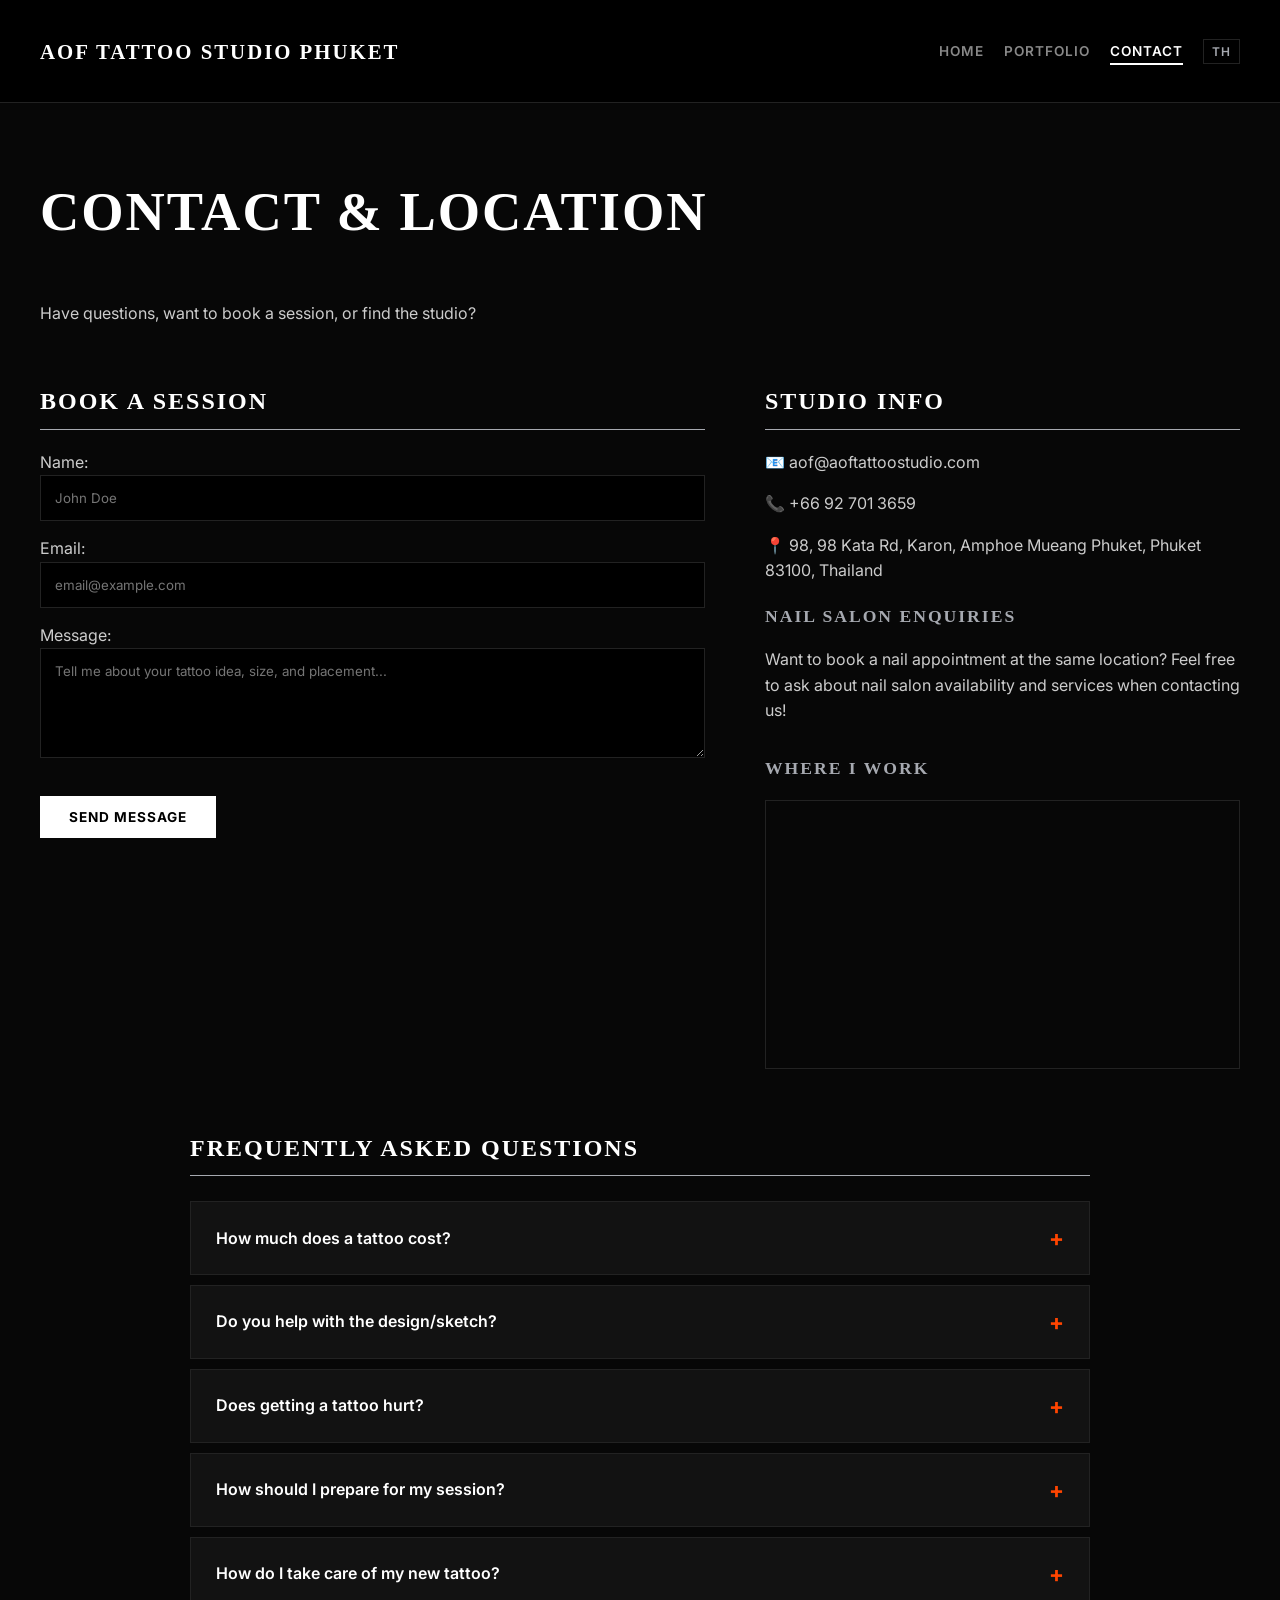
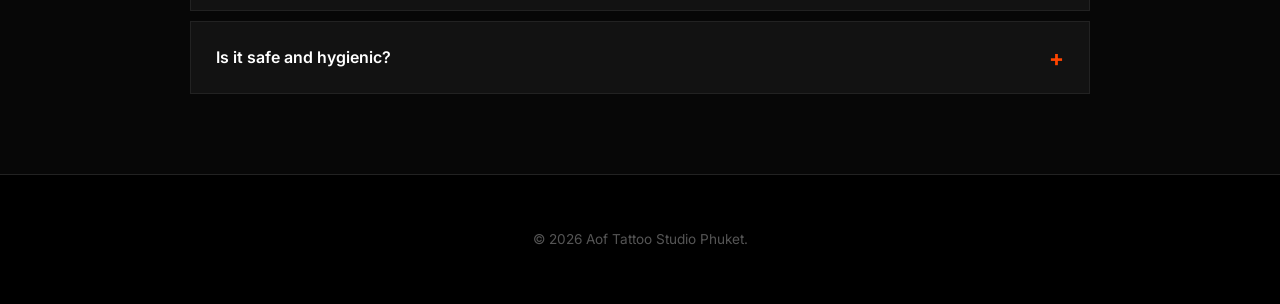
==== commit fd8ed0ee: "Thai" ====
--- a/contact.html
+++ b/contact.html
@@ -17,6 +17,7 @@
                     <li><a href="index.html">Home</a></li>
                     <li><a href="portfolio.html">Portfolio</a></li>
                     <li><a href="contact.html" class="active">Contact</a></li>
+                    <li><a href="contact-th.html" class="lang-btn">TH</a></li>
                 </ul>
             </nav>
         </div>
@@ -55,7 +56,7 @@
                         <h3>Where I Work</h3>
                         <div class="map-responsive">
                             <iframe 
-                                src="https://www.google.com/maps/embed?pb=!1m18!1m12!1m3!1d3953.1670986799273!2d98.3005886!3d7.8038575!2m3!1f0!2f0!3f0!3m2!1i1024!2i768!4f13.1!3m3!1m2!1s0x3050262174f76263%3A0xcb32943171804f86!2sAof%20Tattoo%20Studio%20Phuket!5e0!3m2!1sfi!2sfi!4v1717940000000!5m2!1sfi!2sfi" 
+                                src="http://googleusercontent.com/maps.google.com/9" 
                                 width="600" 
                                 height="300" 
                                 style="border:0;" 
@@ -120,7 +121,7 @@
 
     <footer>
         <div class="footer-content">
-            <p>&copy; 2026 Aof Tattoo Studio Phuket.</p>
+            <p>© 2026 Aof Tattoo Studio Phuket.</p>
         </div>
     </footer>
 
--- a/style.css
+++ b/style.css
@@ -80,6 +80,7 @@
     padding: 0;
     display: flex;
     gap: 20px;
+    align-items: center;
 }
 
 nav a {
@@ -100,6 +101,20 @@
     color: #FFFFFF;
     border-bottom: 2px solid #FFFFFF;
     padding-bottom: 4px;
+}
+
+.lang-btn {
+    border: 1px solid var(--border-color);
+    padding: 4px 8px;
+    font-size: 0.75rem;
+    color: var(--silver-color);
+    text-decoration: none;
+    transition: all 0.3s;
+}
+
+.lang-btn:hover {
+    color: #FFFFFF;
+    border-color: #FFFFFF;
 }
 
 .cta-button {
